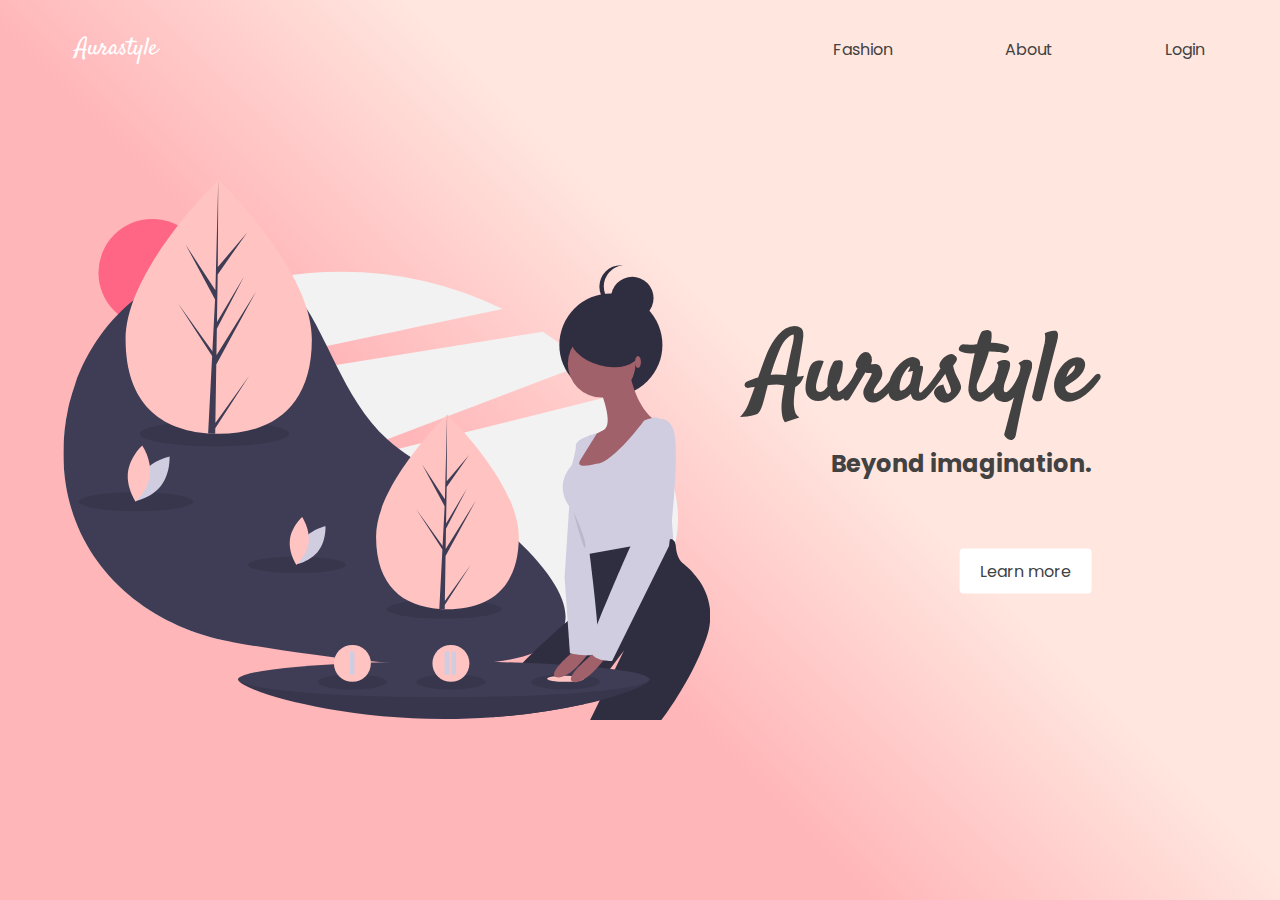
==== aurastyle/index.html @ 0fb2311c "aurastyle" ====
<!DOCTYPE html>
<html lang="en">
<head>
    <meta charset="UTF-8">
    <meta name="viewport" content="width=device-width, initial-scale=1.0">
    <title>Aurastyle</title>
    <link rel="stylesheet" href="./index.css">
    <link href="https://fonts.googleapis.com/css2?family=Poppins&display=swap" rel="stylesheet">
    <link href="https://fonts.googleapis.com/css2?family=Satisfy&display=swap" rel="stylesheet">
</head>
<body>
    <div class="container position-relative w-100 h-100vh">
        <div class="nav-container w-100 user-select-none">
            <div class="navbar">
                <ul class="home list-none">
                    <li class="satisfy-font mx-2 my-2">Aurastyle</li>
                </ul>
                <ul class="action d-flex list-none">
                    <li class="mx-2 my-2">Fashion</li>
                    <li class="mx-2 my-2">About</li>
                    <li class="mx-2 my-2">Login</li>
                </ul>
            </div>
        </div>
        <div class="image position-absolute user-select-none">
            <img src="./images/dream.svg" alt="" height="100%">
        </div>
        <div class="texts position-absolute user-select-none">
            <h1>Aurastyle</h1>
            <h4>Beyond imagination.</h4>
            <button>Learn more</button>
        </div>
    </div>
</body>
</html>
---- aurastyle/index.css ----
*{
    padding: 0;
    margin: 0;
    color: #424242;
    font-family: 'Poppins', sans-serif;
}

body {
    height: 100vh;
}

.w-100 {
    width: 100%;
}

.h-100 {
    height: 100%;
}

.h-100vh {
    height: 100vh;
}

.position-relative {
    position: relative;
}

.position-absolute {
    position: absolute;
}

.image {
    height: 60vh;
    top: 50%;
    left: 10%;
    transform: translate(-10%, -50%);
}

.texts {
    top: 50%;
    left: 80%;
    transform: translate(-80%, -50%);
    text-align: end;
    font-weight: 400;
}

.user-select-none {
    user-select: none;
}

.container {
    background-image: linear-gradient(45deg, #ffb6b9 0%,#ffb6b9 40%, #ffe6df 60%, #ffe6df 100%);
}

.texts h1 {
    font-size: 6rem;
    font-family: 'Satisfy', cursive;
}

.satisfy-font {
    font-family: 'Satisfy', cursive;
}

.texts h4 {
    font-size: 1.5rem;
    font-family: 'Poppins', sans-serif;
}

.texts button {
    font-size: 1rem;
    font-family: 'Poppins', sans-serif;
    margin-top: 20%;
    padding: 3% 6%;
    cursor: pointer;
    border: none;
    background: white;
    transition: background 0.2s ease, color 0.2s ease;
    border-radius: 4px;
}

.d-flex {
    display: flex;
}

.list-none {
    list-style: none;
}

.texts button:hover {
    background: #f08387;
    color: white;
}

.navbar {
    display: flex;
    justify-content: space-between;
    align-items: center;
    width: 97%;
    margin: auto;
}

.mx-2 {
    margin-left: 1.5rem;
    margin-right: 1.5rem;
}

.my-2 {
    margin-top: 1.5rem;
    margin-bottom: 1.5rem;
}

.navbar li {
    cursor: pointer;
    font-size: 1rem;
    padding: 0.5rem 2rem;
    transition: background 0.2s ease, color 0.2s ease;
    border-radius: 4px;
}

.home li:hover {
    background-color: white;
    color: #424242
}

.action li:hover {
    background-color: #424242;
    color: white
}

.navbar .satisfy-font {
    font-size: 1.5rem;
    color: white;
}
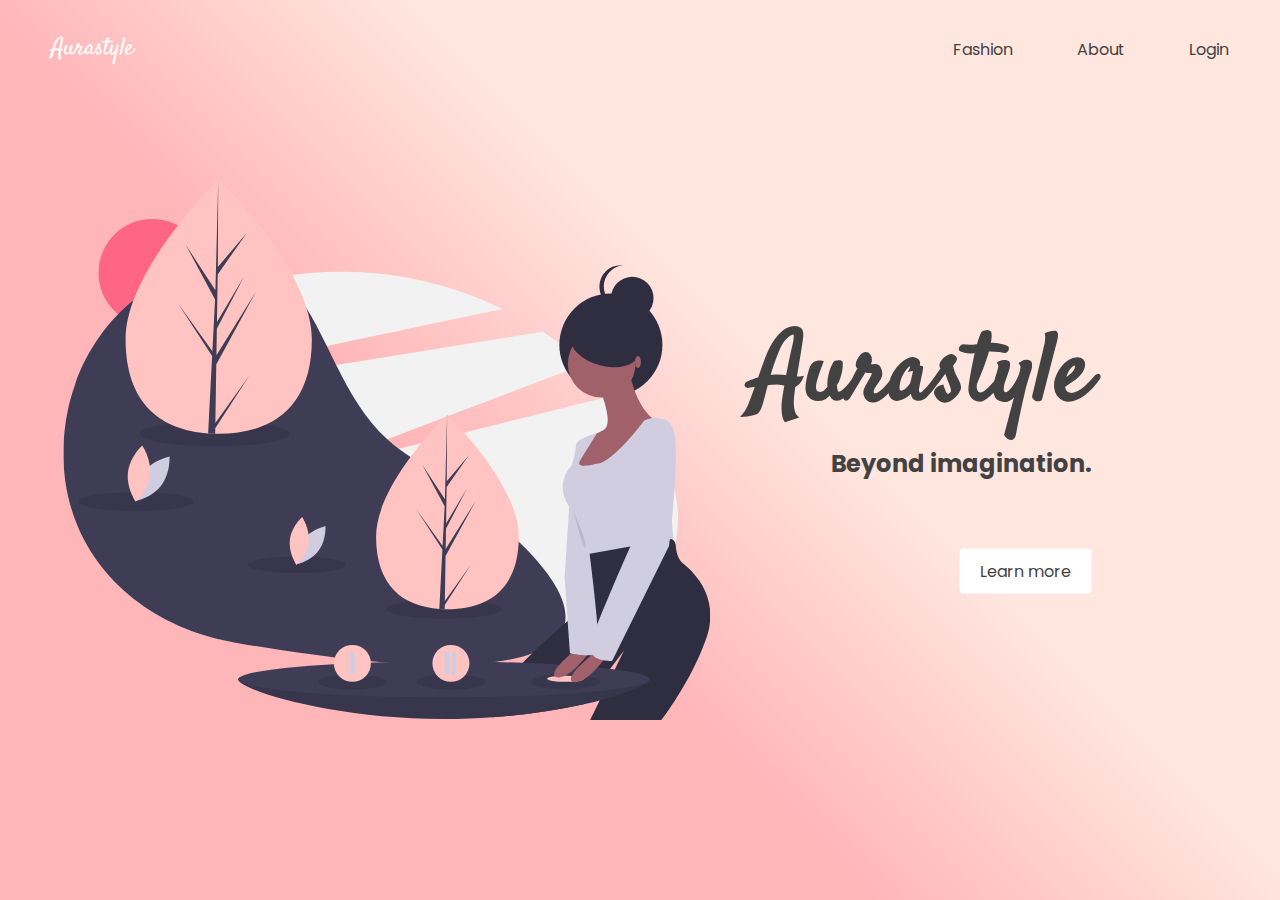
==== commit cd4683ce: "fix navbar aurastyle" ====
--- a/aurastyle/index.html
+++ b/aurastyle/index.html
@@ -13,12 +13,12 @@
         <div class="nav-container w-100 user-select-none">
             <div class="navbar">
                 <ul class="home list-none">
-                    <li class="satisfy-font mx-2 my-2">Aurastyle</li>
+                    <li class="satisfy-font mx-1 my-2">Aurastyle</li>
                 </ul>
                 <ul class="action d-flex list-none">
-                    <li class="mx-2 my-2">Fashion</li>
-                    <li class="mx-2 my-2">About</li>
-                    <li class="mx-2 my-2">Login</li>
+                    <li class="mx-1 my-2">Fashion</li>
+                    <li class="mx-1 my-2">About</li>
+                    <li class="mx-1 my-2">Login</li>
                 </ul>
             </div>
         </div>
--- a/aurastyle/index.css
+++ b/aurastyle/index.css
@@ -99,9 +99,9 @@
     margin: auto;
 }
 
-.mx-2 {
-    margin-left: 1.5rem;
-    margin-right: 1.5rem;
+.mx-1 {
+    margin-left: 1rem;
+    margin-right: 1rem;
 }
 
 .my-2 {
@@ -112,7 +112,7 @@
 .navbar li {
     cursor: pointer;
     font-size: 1rem;
-    padding: 0.5rem 2rem;
+    padding: 0.5rem 1rem;
     transition: background 0.2s ease, color 0.2s ease;
     border-radius: 4px;
 }
